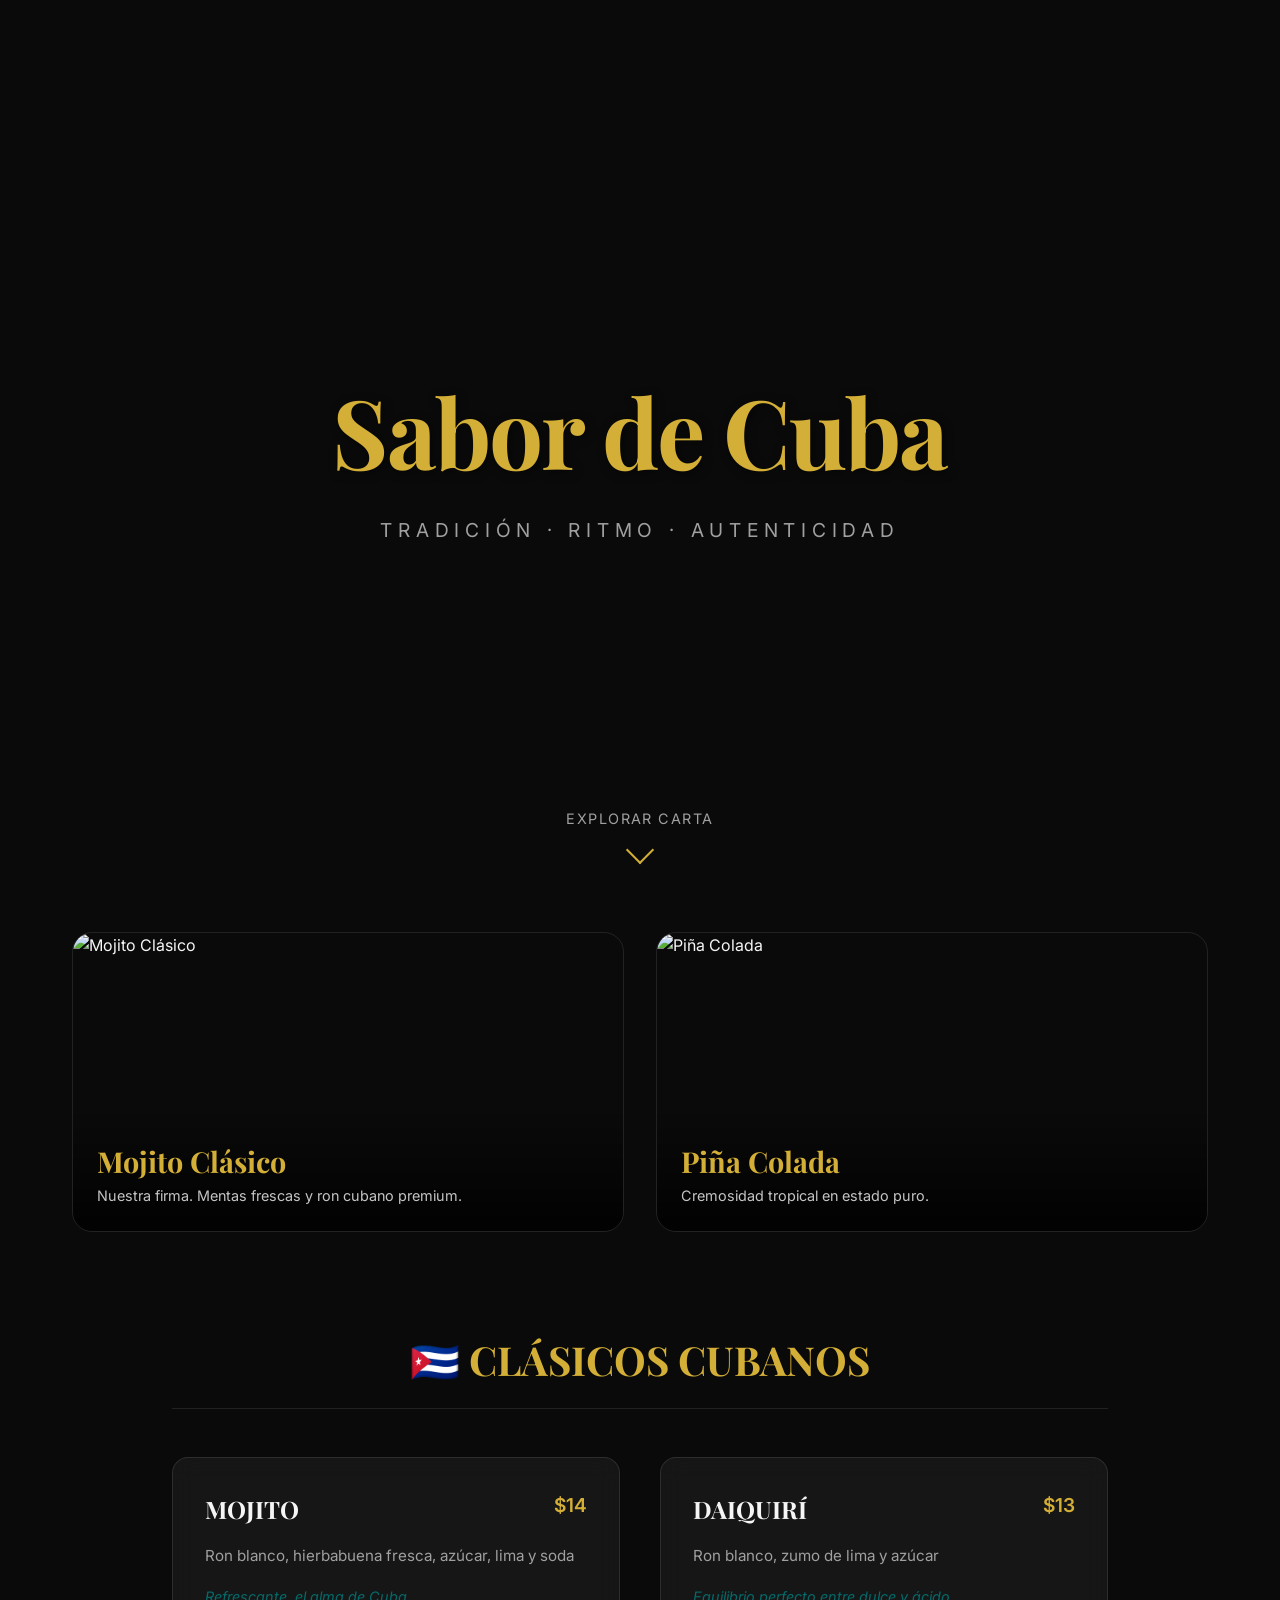
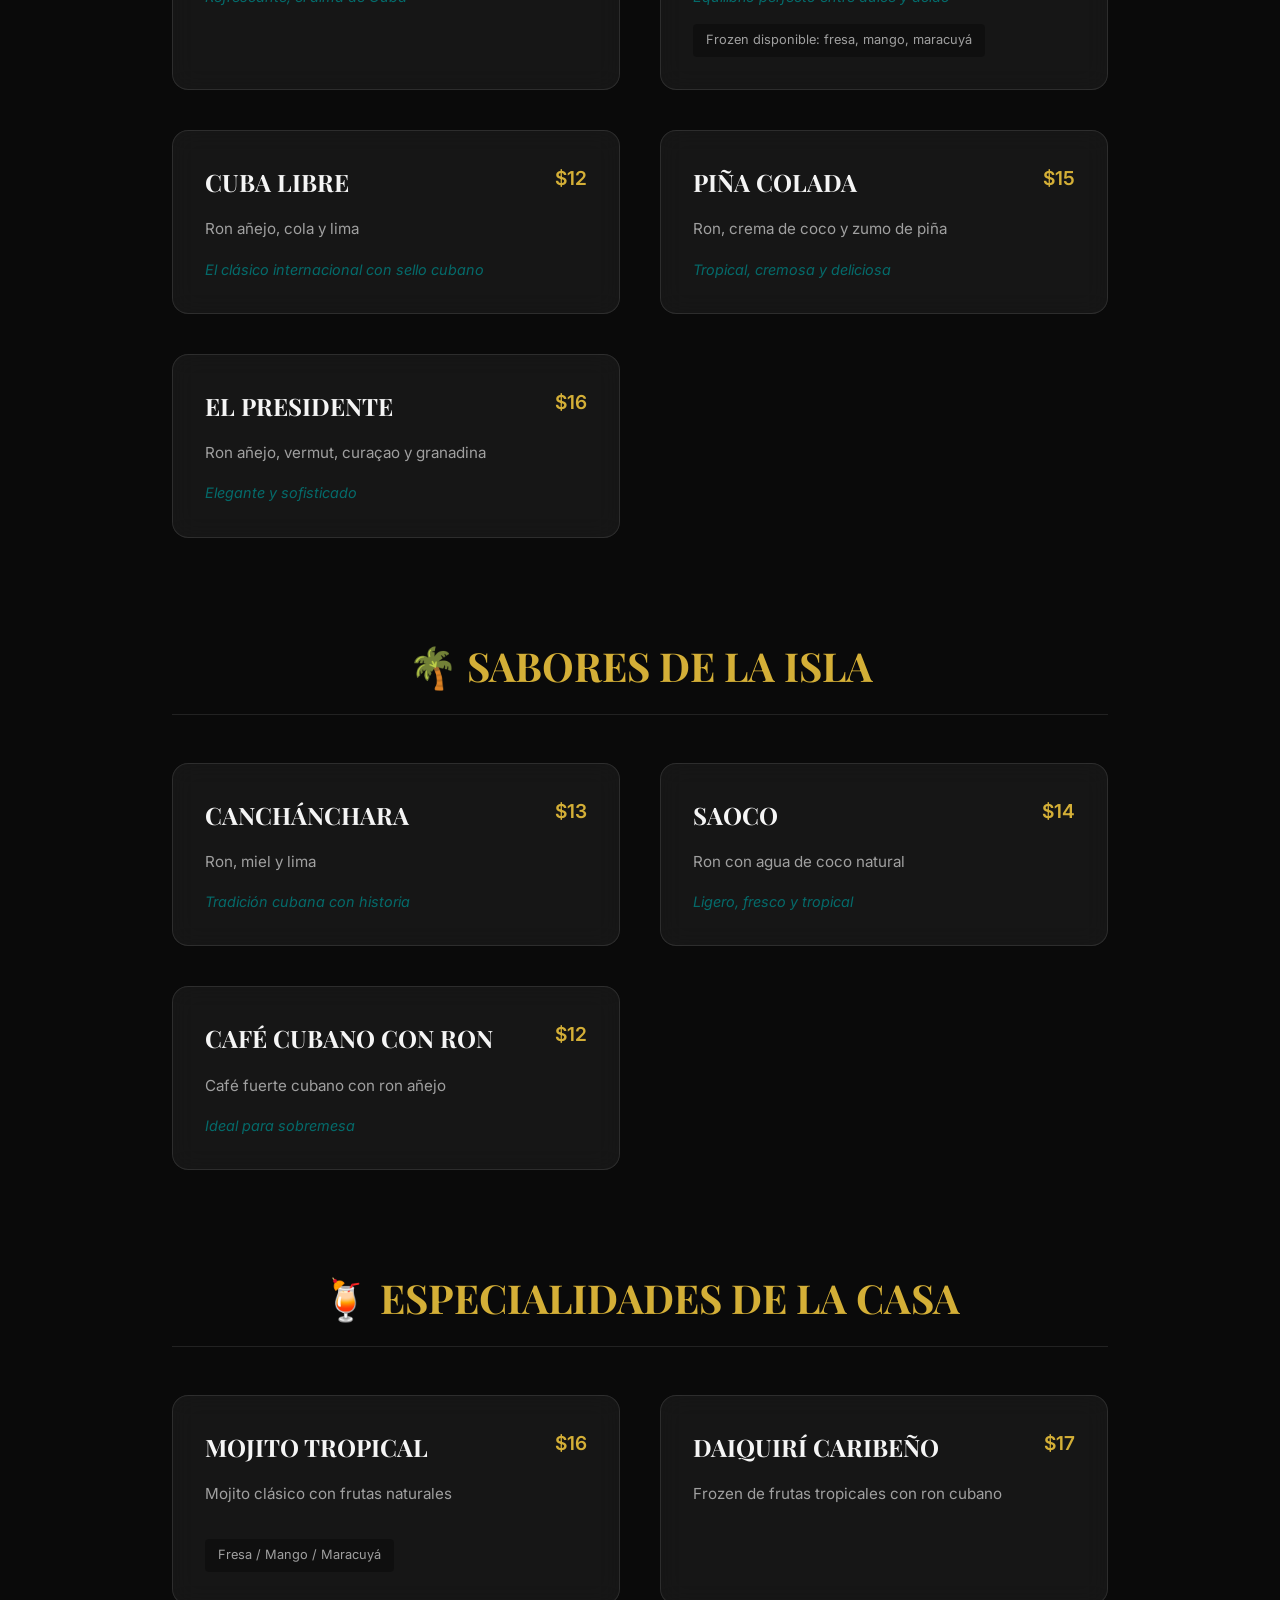
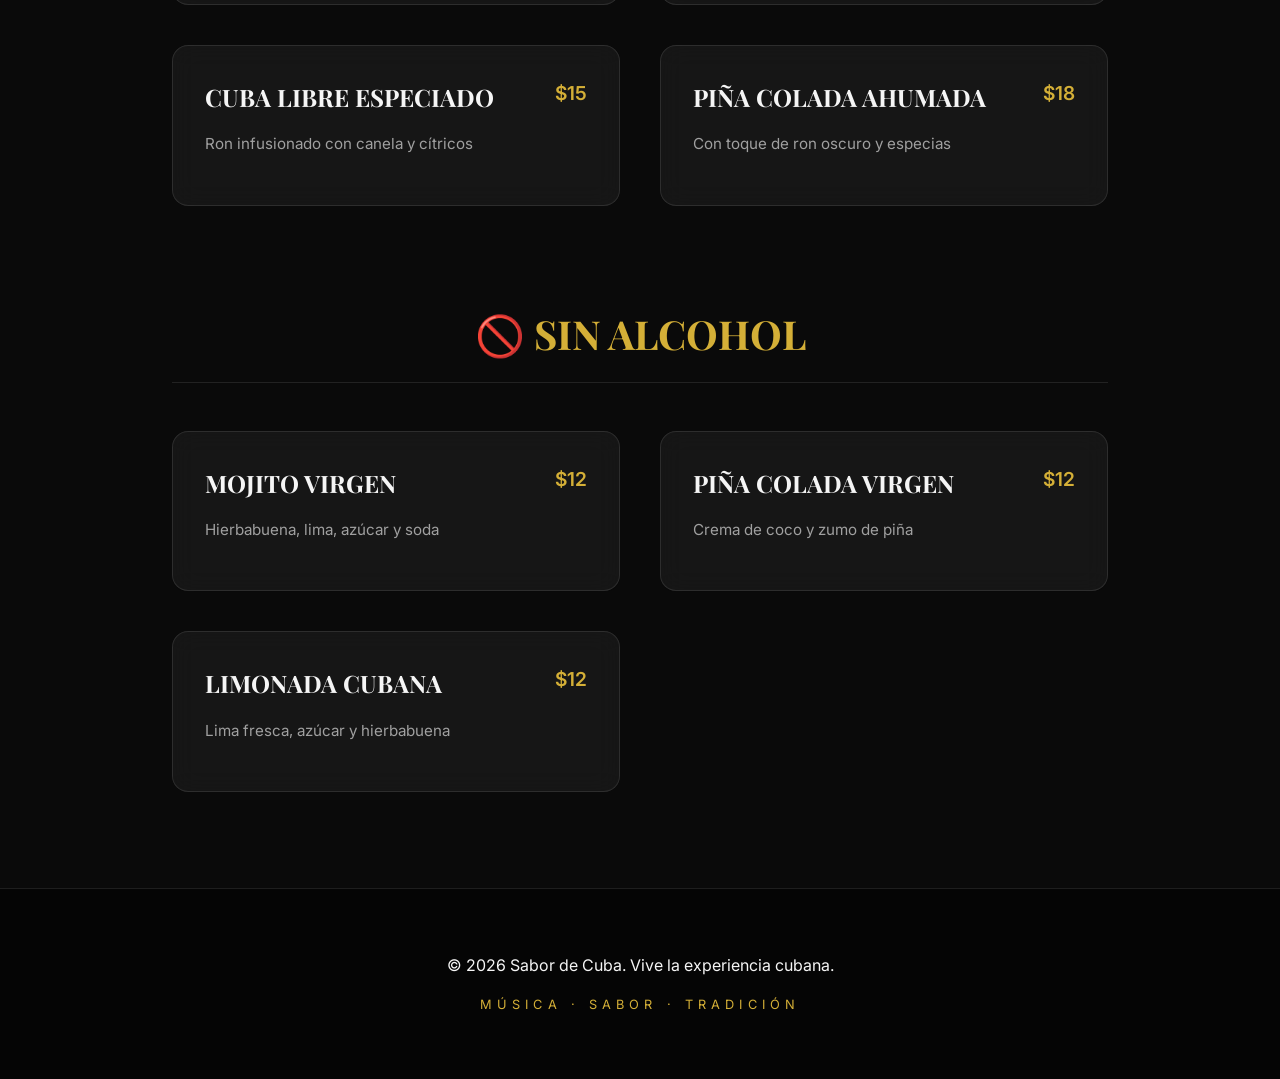
==== index.html @ 27eb39b6 "Add files via upload" ====
<!DOCTYPE html>
<html lang="es">
<head>
    <meta charset="UTF-8">
    <meta name="viewport" content="width=device-width, initial-scale=1.0">
    <title>Sabor de Cuba | Carta de Cócteles</title>
    <link rel="preconnect" href="https://fonts.googleapis.com">
    <link rel="preconnect" href="https://fonts.gstatic.com" crossorigin>
    <link href="https://fonts.googleapis.com/css2?family=Inter:wght@300;400;600&family=Playfair+Display:ital,wght@0,700;1,700&display=swap" rel="stylesheet">
    <link rel="stylesheet" href="style.css">
</head>
<body>
    <div class="background-overlay"></div>
    
    <header class="hero">
        <div class="logo-container">
            <h1 class="brand-title">Sabor de Cuba</h1>
            <p class="brand-subtitle">Tradición · Ritmo · Autenticidad</p>
        </div>
        <div class="scroll-indicator">
            <span>Explorar Carta</span>
            <div class="arrow"></div>
        </div>
    </header>

    <section class="featured-section reveal">
        <div class="featured-card">
            <img src="images/mojito.png" alt="Mojito Clásico" class="featured-img">
            <div class="featured-info">
                <h3>Mojito Clásico</h3>
                <p>Nuestra firma. Mentas frescas y ron cubano premium.</p>
            </div>
        </div>
        <div class="featured-card">
            <img src="images/pina_colada.png" alt="Piña Colada" class="featured-img">
            <div class="featured-info">
                <h3>Piña Colada</h3>
                <p>Cremosidad tropical en estado puro.</p>
            </div>
        </div>
    </section>

    <main id="menu-container">
        <!-- Categories and cocktails will be rendered here -->
    </main>

    <footer class="footer">
        <p>© 2026 Sabor de Cuba. Vive la experiencia cubana.</p>
        <div class="footer-motto">Música · Sabor · Tradición</div>
    </footer>

    <script src="script.js"></script>
</body>
</html>
---- style.css ----
:root {
    --bg-dark: #0a0a0a;
    --primary-gold: #d4af37;
    --accent-teal: #008080;
    --text-light: #f5f5f5;
    --text-muted: #a0a0a0;
    --glass-bg: rgba(255, 255, 255, 0.05);
    --glass-border: rgba(255, 255, 255, 0.1);
    --transition-speed: 0.4s;
}

* {
    margin: 0;
    padding: 0;
    box-sizing: border-box;
}

body {
    background-color: var(--bg-dark);
    color: var(--text-light);
    font-family: 'Inter', sans-serif;
    line-height: 1.6;
    overflow-x: hidden;
}

.background-overlay {
    position: fixed;
    top: 0;
    left: 0;
    width: 100%;
    height: 100%;
    background: url('images/cocktail_bar_background.png') center/cover no-repeat;
    filter: brightness(0.3) contrast(1.1);
    z-index: -1;
}

/* Hero Section */
.hero {
    height: 100vh;
    display: flex;
    flex-direction: column;
    justify-content: center;
    align-items: center;
    text-align: center;
    position: relative;
}

.brand-title {
    font-family: 'Playfair Display', serif;
    font-size: clamp(3rem, 10vw, 6rem);
    font-weight: 700;
    margin-bottom: 0.5rem;
    letter-spacing: -0.02em;
    color: var(--primary-gold);
    text-shadow: 2px 2px 10px rgba(0, 0, 0, 0.5);
    opacity: 0;
    transform: translateY(30px);
    animation: fadeInSlideUp 1s cubic-bezier(0.22, 1, 0.36, 1) forwards;
}

.brand-subtitle {
    font-size: 1.2rem;
    color: var(--text-muted);
    letter-spacing: 0.3em;
    text-transform: uppercase;
    opacity: 0;
    animation: fadeIn 1.5s ease-out 0.5s forwards;
}

.scroll-indicator {
    position: absolute;
    bottom: 40px;
    display: flex;
    flex-direction: column;
    align-items: center;
    color: var(--text-muted);
    font-size: 0.9rem;
    letter-spacing: 0.1em;
    text-transform: uppercase;
}

.arrow {
    width: 20px;
    height: 20px;
    border-bottom: 2px solid var(--primary-gold);
    border-right: 2px solid var(--primary-gold);
    transform: rotate(45deg);
    margin-top: 10px;
    animation: bounce 2s infinite;
}

/* Featured Section */
.featured-section {
    display: flex;
    justify-content: center;
    gap: 2rem;
    padding: 2rem;
    max-width: 1200px;
    margin: 0 auto;
    flex-wrap: wrap;
}

.featured-card {
    flex: 1;
    min-width: 300px;
    position: relative;
    border-radius: 20px;
    overflow: hidden;
    height: 300px;
    border: 1px solid var(--glass-border);
}

.featured-img {
    width: 100%;
    height: 100%;
    object-fit: cover;
    transition: transform var(--transition-speed);
}

.featured-card:hover .featured-img {
    transform: scale(1.1);
}

.featured-info {
    position: absolute;
    bottom: 0;
    left: 0;
    width: 100%;
    padding: 1.5rem;
    background: linear-gradient(transparent, rgba(0, 0, 0, 0.8));
}

.featured-info h3 {
    font-family: 'Playfair Display', serif;
    font-size: 1.8rem;
    color: var(--primary-gold);
}

.featured-info p {
    font-size: 0.9rem;
    color: var(--text-light);
    opacity: 0.8;
}

/* Menu Layout */
#menu-container {
    max-width: 1000px;
    margin: 4rem auto;
    padding: 0 2rem;
}

.category-section {
    margin-bottom: 6rem;
}

.category-title {
    font-family: 'Playfair Display', serif;
    font-size: 2.5rem;
    color: var(--primary-gold);
    margin-bottom: 3rem;
    text-align: center;
    border-bottom: 1px solid var(--glass-border);
    padding-bottom: 1rem;
    display: flex;
    align-items: center;
    justify-content: center;
    gap: 1rem;
}

.cocktail-grid {
    display: grid;
    grid-template-columns: repeat(auto-fit, minmax(300px, 1fr));
    gap: 2.5rem;
}

/* Cocktail Card */
.cocktail-card {
    background: var(--glass-bg);
    border: 1px solid var(--glass-border);
    border-radius: 16px;
    padding: 2rem;
    backdrop-filter: blur(12px);
    transition: all var(--transition-speed) ease;
    cursor: pointer;
    position: relative;
    overflow: hidden;
}

.cocktail-card:hover {
    transform: translateY(-10px);
    border-color: var(--primary-gold);
    box-shadow: 0 10px 40px rgba(0, 0, 0, 0.4), 0 0 20px rgba(212, 175, 55, 0.1);
}

.cocktail-header {
    display: flex;
    justify-content: space-between;
    align-items: flex-start;
    margin-bottom: 1rem;
}

.cocktail-name {
    font-family: 'Playfair Display', serif;
    font-size: 1.5rem;
    font-weight: 700;
    color: var(--text-light);
}

.cocktail-price {
    color: var(--primary-gold);
    font-weight: 600;
    font-size: 1.2rem;
}

.cocktail-ingredients {
    font-size: 0.95rem;
    color: var(--text-muted);
    margin-bottom: 1rem;
}

.cocktail-description {
    font-style: italic;
    font-size: 0.9rem;
    color: var(--accent-teal);
    opacity: 0.8;
}

/* Info Items (Frozen, etc.) */
.cocktail-detail {
    margin-top: 1rem;
    font-size: 0.8rem;
    color: var(--text-muted);
    background: rgba(0, 0, 0, 0.3);
    padding: 0.4rem 0.8rem;
    border-radius: 4px;
    display: inline-block;
}

/* Footer */
.footer {
    padding: 4rem 2rem;
    text-align: center;
    background: rgba(0, 0, 0, 0.5);
    border-top: 1px solid var(--glass-border);
}

.footer-motto {
    margin-top: 1rem;
    color: var(--primary-gold);
    letter-spacing: 0.4em;
    font-size: 0.8rem;
    text-transform: uppercase;
}

/* Animations */
@keyframes fadeInSlideUp {
    from {
        opacity: 0;
        transform: translateY(30px);
    }
    to {
        opacity: 1;
        transform: translateY(0);
    }
}

@keyframes fadeIn {
    from { opacity: 0; }
    to { opacity: 1; }
}

@keyframes bounce {
    0%, 20%, 50%, 80%, 100% { transform: translateY(0) rotate(45deg); }
    40% { transform: translateY(-10px) rotate(45deg); }
    60% { transform: translateY(-5px) rotate(45deg); }
}

/* Scroll Animations */
.reveal {
    opacity: 0;
    transform: translateY(40px);
    transition: all 0.8s cubic-bezier(0.22, 1, 0.36, 1);
}

.reveal.active {
    opacity: 1;
    transform: translateY(0);
}

/* Responsive */
@media (max-width: 600px) {
    .cocktail-grid {
        grid-template-columns: 1fr;
    }
    
    .category-title {
        font-size: 2rem;
    }
}
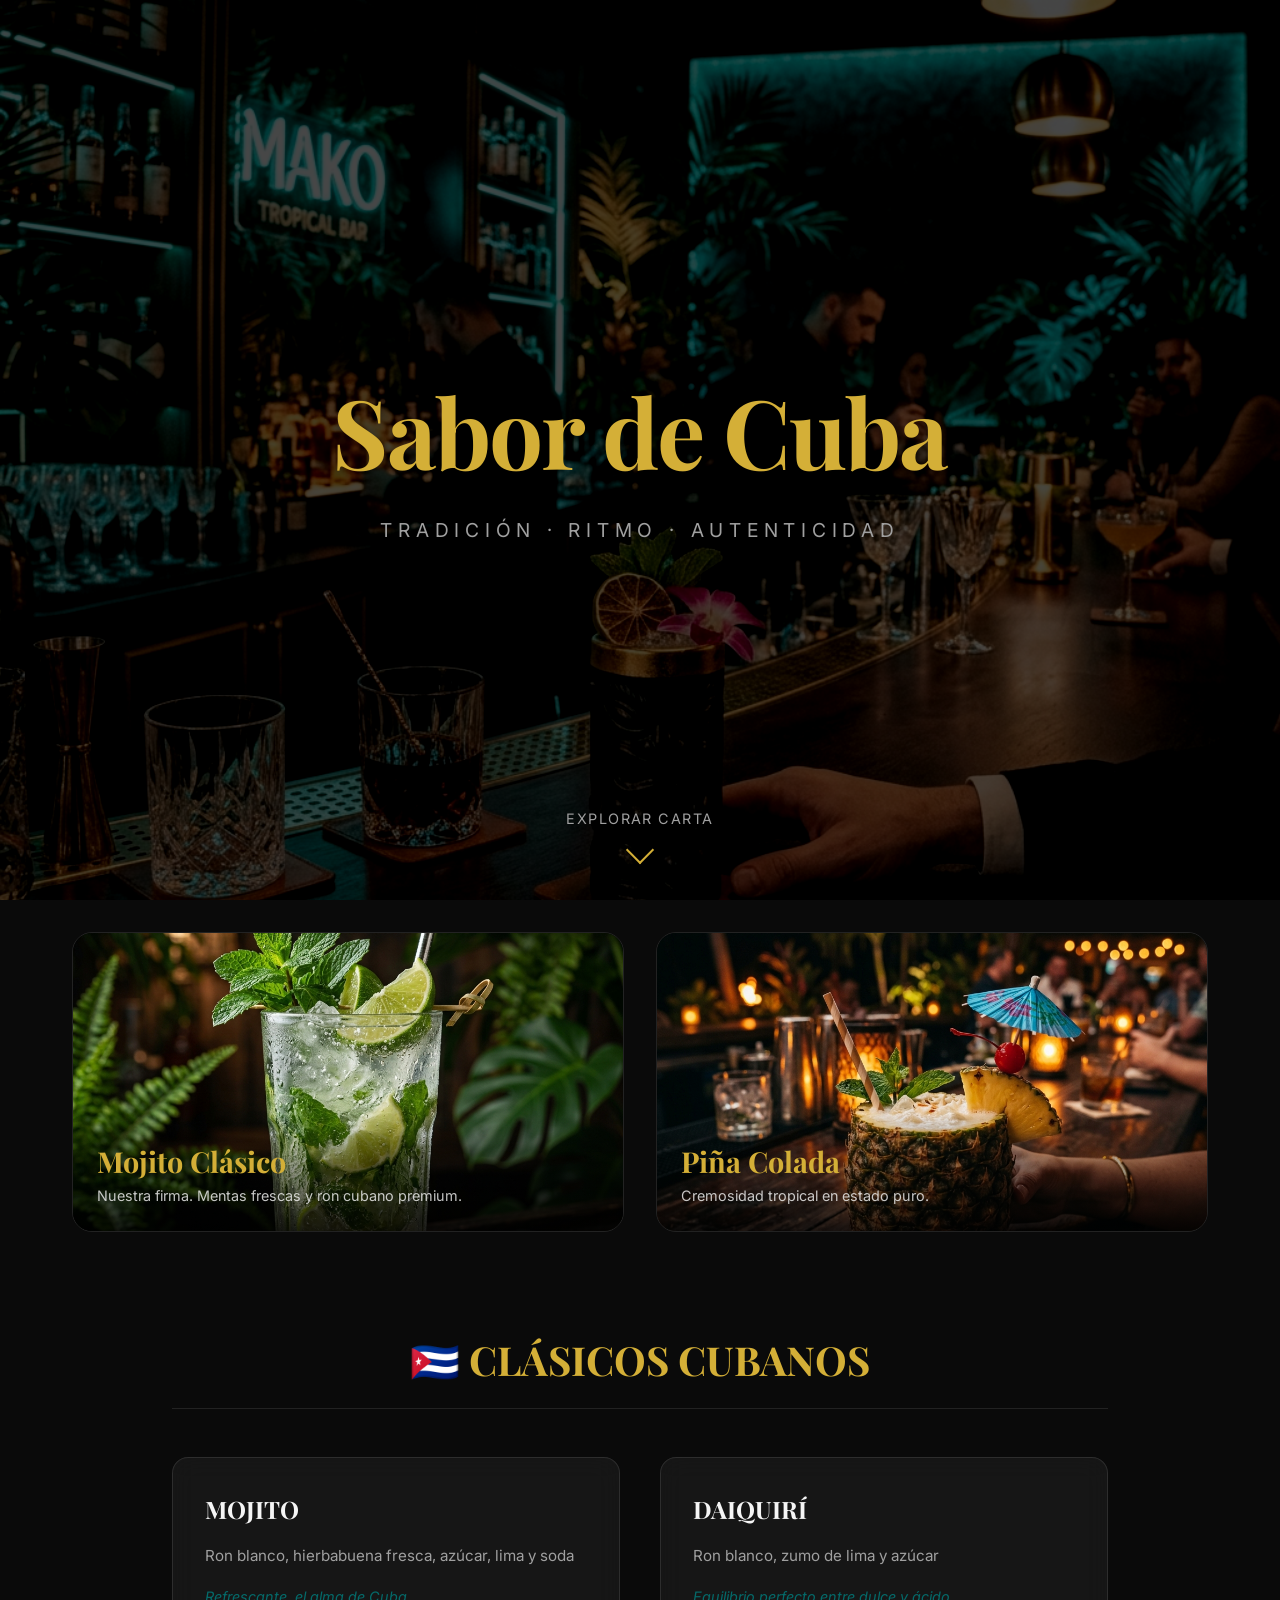
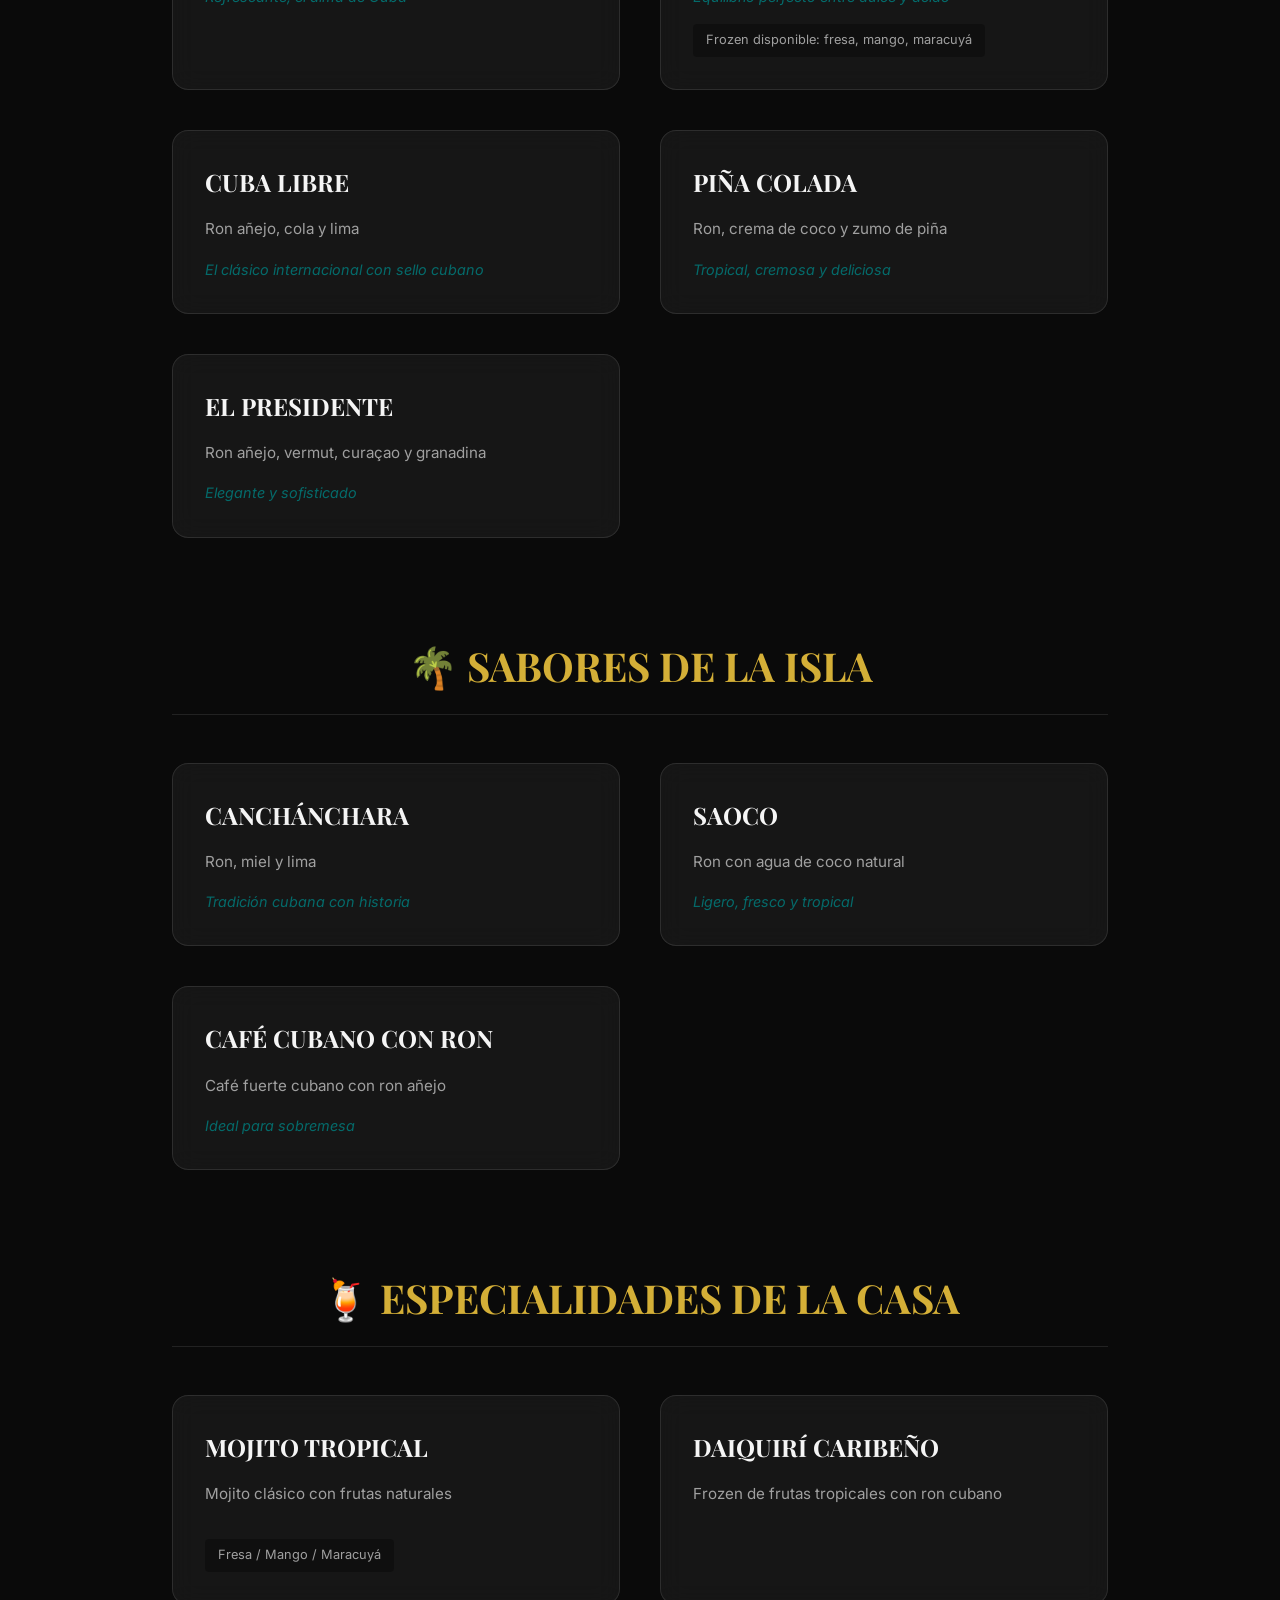
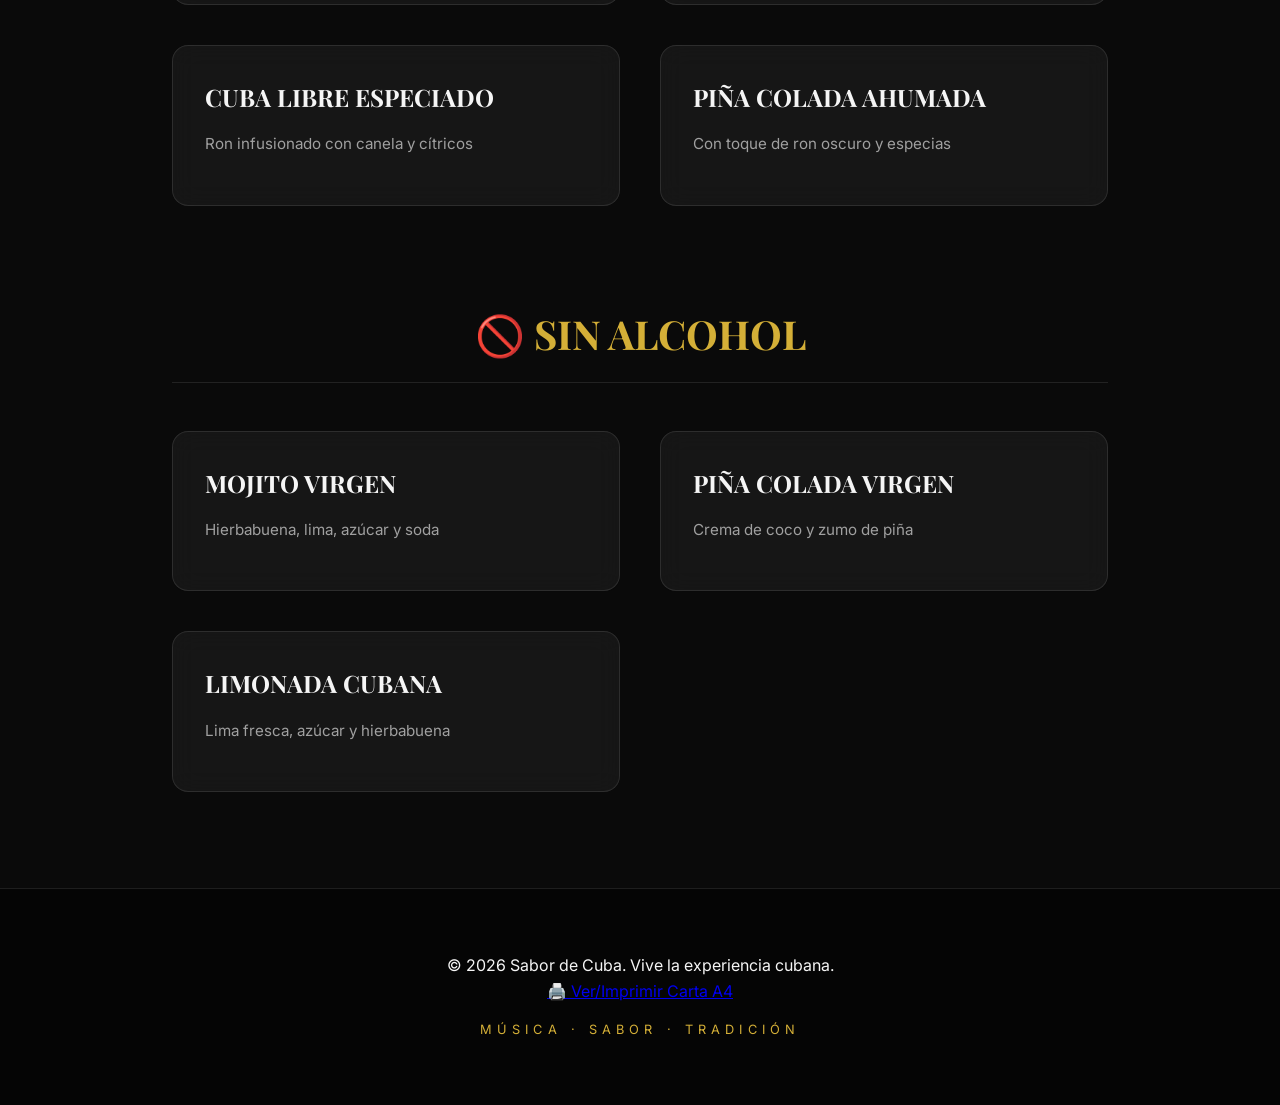
==== commit 2214426e: "Add files via upload" ====
--- a/index.html
+++ b/index.html
@@ -46,6 +46,9 @@
 
     <footer class="footer">
         <p>© 2026 Sabor de Cuba. Vive la experiencia cubana.</p>
+        <div class="footer-actions">
+            <a href="print.html" class="print-btn no-print">🖨️ Ver/Imprimir Carta A4</a>
+        </div>
         <div class="footer-motto">Música · Sabor · Tradición</div>
     </footer>
 
